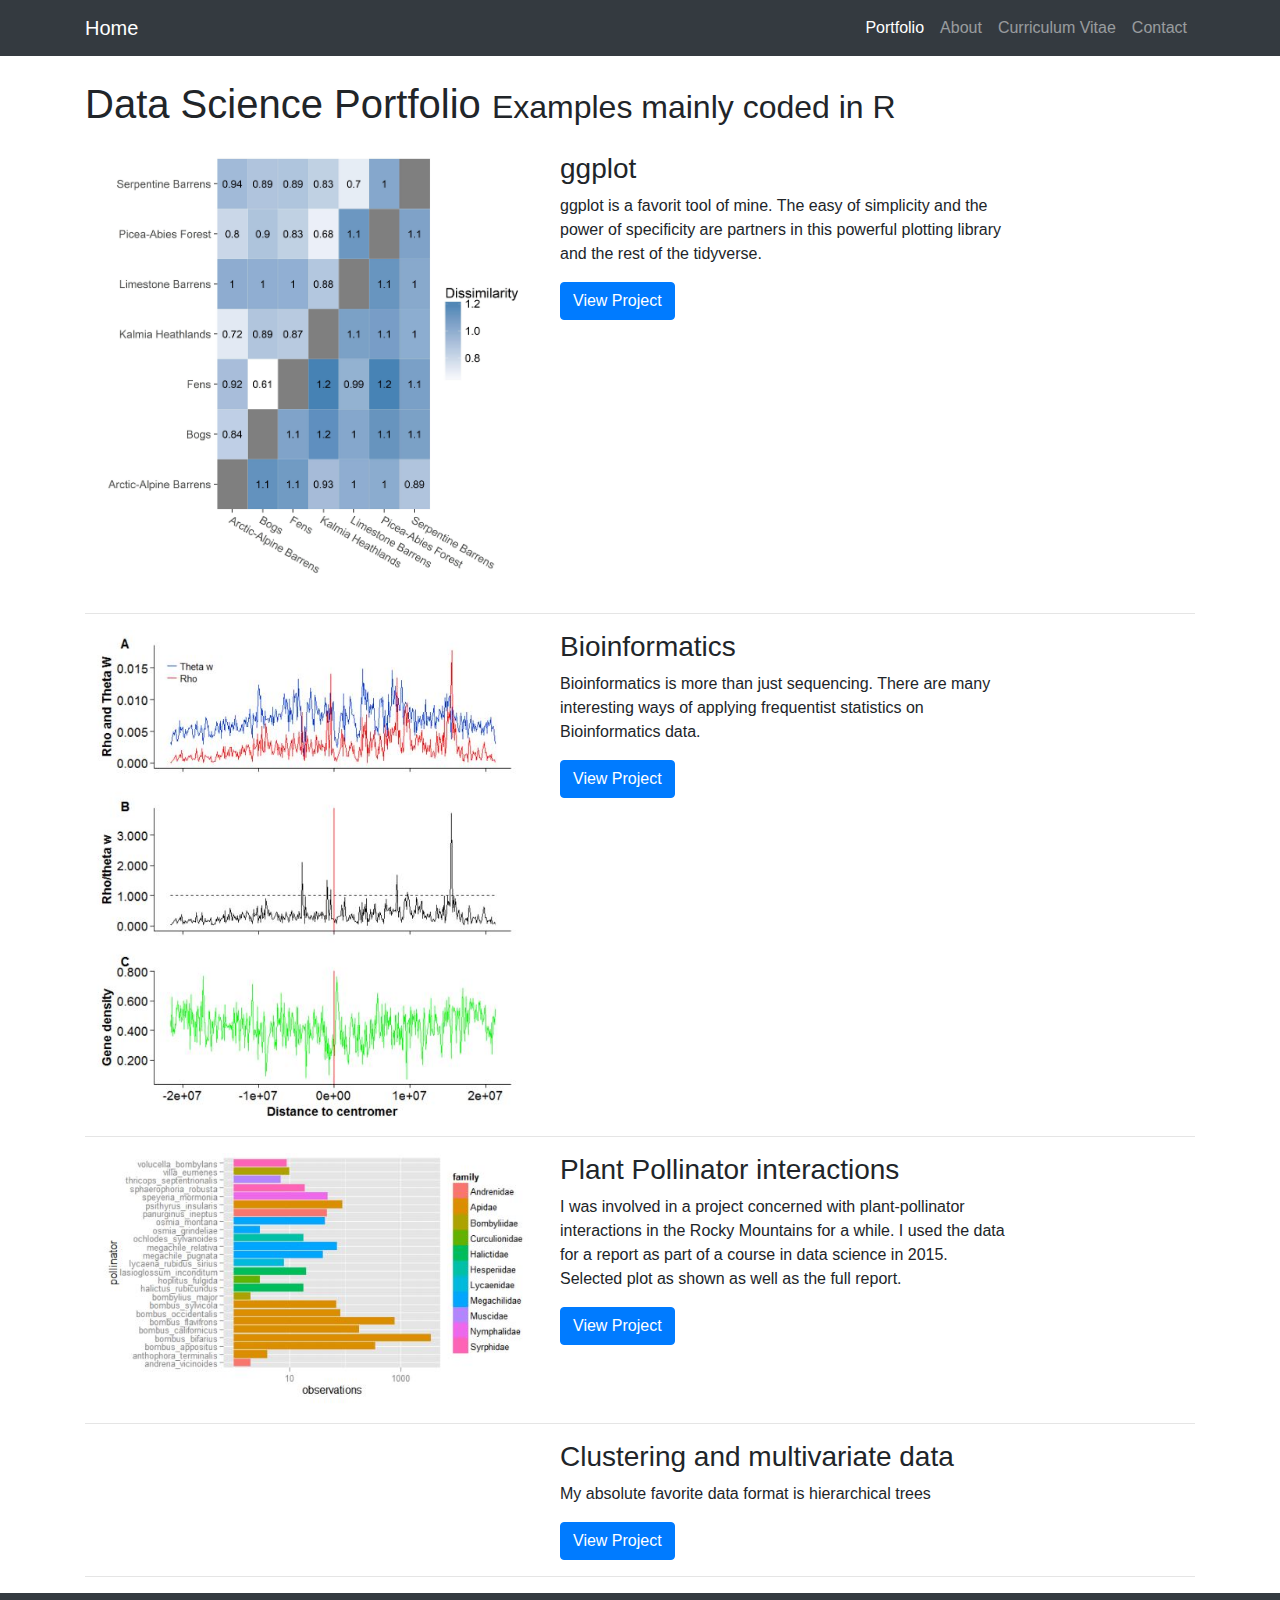
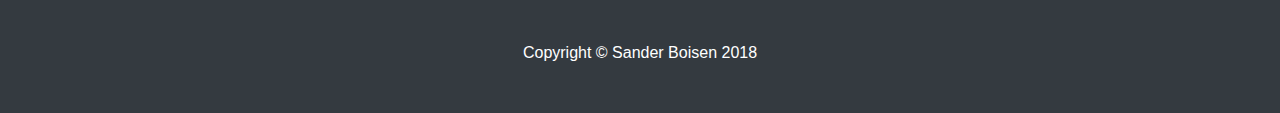
==== index.html @ 9926510e "Jan 5th - Background for main page" ====
<!DOCTYPE html>
<html lang="en">

  <head>

    <meta charset="utf-8">
    <meta name="viewport" content="width=device-width, initial-scale=1, shrink-to-fit=no">
    <meta name="description" content="">
    <meta name="author" content="">

    <title>Data Science Portfolio</title>

    <!-- Bootstrap core CSS -->
    <link href="vendor/bootstrap/css/bootstrap.min.css" rel="stylesheet">

    <!-- Custom styles for this template -->
    <link href="css/1-col-portfolio.css" rel="stylesheet">

  </head>

  <body>

    <!-- Navigation -->
    <nav class="navbar navbar-expand-lg navbar-dark bg-dark fixed-top">
      <div class="container">
        <a class="navbar-brand" href="https://SanderBoisen.github.io/DataSciencePortfolio">Home</a>
        <button class="navbar-toggler" type="button" data-toggle="collapse" data-target="#navbarResponsive" aria-controls="navbarResponsive" aria-expanded="false" aria-label="Toggle navigation">
          <span class="navbar-toggler-icon"></span>
        </button>
        <div class="collapse navbar-collapse" id="navbarResponsive">
          <ul class="navbar-nav ml-auto">
            <li class="nav-item">
              <a class="nav-link active" href="https://SanderBoisen.github.io/DataSciencePortfolio">Portfolio
                <span class="sr-only">(current)</span>
              </a>
            </li>
            <li class="nav-item">
              <a class="nav-link" href="https://SanderBoisen.github.io/DataSciencePortfolio/src/About">About</a>
            </li>
            <li class="nav-item">
              <a class="nav-link" href="https://SanderBoisen.github.io/DataSciencePortfolio/src/CV">Curriculum Vitae</a>
            </li>
            <li class="nav-item">
              <a class="nav-link" href="https://SanderBoisen.github.io/DataSciencePortfolio/src/Contact">Contact</a>
            </li>
          </ul>
        </div>
      </div>
    </nav>

    <!-- Page Content -->
    <div class="container">

      <!-- Page Heading -->
      <h1 class="my-4 bg-white">Data Science Portfolio
        <small>Examples mainly coded in R</small>
      </h1>

      <!-- ggplot2 -->
      <div class="row">
        <div class="col-md-5 bg-white">
          <a href="https://sanderboisen.github.io/DataSciencePortfolio/src/Ggplot/">
            <img class="img-fluid rounded mb-3 mb-md-0" src="src/Ggplot/src/PCD.jpg" alt="">
          </a>
        </div>
        <div class="col-md-5 bg-white">
          <h3>ggplot</h3>
          <p>ggplot is a favorit tool of mine. The easy of simplicity and
          the power of specificity are partners in this powerful plotting library
          and the rest of the tidyverse.
          </p>
          <form method="get" action = 'https://sanderboisen.github.io/DataSciencePortfolio/src/Ggplot/'>
            <button type = 'submit' class="btn btn-primary" href="#">View Project</button>
          </form>
        </div>
      </div>
      <!-- /.row -->

      <hr>

      <!-- Bioinformatics -->
      <div class="row">
        <div class="col-md-5 bg-white">
          <a href="https://sanderboisen.github.io/DataSciencePortfolio/src/Bioinformatics/'">
            <img class="img-fluid rounded mb-3 mb-md-0" src="src/Bioinformatics/src/Lineplot.JPG" alt="">
          </a>
        </div>
        <div class="col-md-5">
          <h3>Bioinformatics</h3>
          <p>Bioinformatics is more than just sequencing. There are many
          interesting ways of applying frequentist statistics on Bioinformatics
          data.</p>
          <form method="get" action = 'https://sanderboisen.github.io/DataSciencePortfolio/src/Bioinformatics/'>
            <button type = 'submit' class="btn btn-primary" href="#">View Project</button>
          </form>
        </div>
      </div>
      <!-- /.row -->

      <hr>

      <!-- Plant pollinator interactions -->
      <div class="row">
        <div class="col-md-5 bg-white">
          <a href="https://sanderboisen.github.io/DataSciencePortfolio/src/Pollinator/">
            <img class="img-fluid rounded mb-3 mb-md-0" src="src/Pollinator/src/PollinatorFamilies.jpg" alt="">
          </a>
        </div>
        <div class="col-md-5 bg-white">
          <h3>Plant Pollinator interactions</h3>
          <p>I was involved in a project concerned with plant-pollinator interactions
          in the Rocky Mountains for a while. I used the data for a report as part of
          a course in data science in 2015. Selected plot as shown as well as the full report.</p>
          <form method="get" action = 'https://sanderboisen.github.io/DataSciencePortfolio/src/Pollinator/'>
            <button type = 'submit' class="btn btn-primary" href="#">View Project</button>
          </form>
        </div>
      </div>
      <!-- /.row -->

      <hr>

      <!-- Clustering    -->
      <div class="row">

        <div class="col-md-5 bg-white">
          <a href="https://sanderboisen.github.io/DataSciencePortfolio/src/Clustering/">
            <img class="img-fluid rounded mb-3 mb-md-0" src="https://raw.githubusercontent.com/SanderBoisen/DataSciencePortfolio/master/src/Clustering/src/CCA.jpg" alt="">
          </a>
        </div>
        <div class="col-md-5 bg-white">
          <h3>Clustering and multivariate data</h3>
          <p>My absolute favorite data format is hierarchical trees</p>
          <form method="get" action = 'https://sanderboisen.github.io/DataSciencePortfolio/src/Clustering/'>
            <button type = 'submit' class="btn btn-primary" href="#">View Project</button>
          </form>
        </div>
      </div>
      <!-- /.row -->
      <hr>






    </div>


    <!-- Bootstrap core JavaScript -->
    <script src="vendor/jquery/jquery.min.js"></script>
    <script src="vendor/bootstrap/js/bootstrap.bundle.min.js"></script>

  </body>
  <!-- /.container -->
  <!-- /.container -->
  <footer class="py-5 bg-dark">
    <div class="container">
      <p class="m-0 text-center text-white">Copyright &copy; Sander Boisen 2018</p>
    </div>
    <!-- /.container -->
  </footer>
  <!-- Footer -->

</html>
---- css/1-col-portfolio.css ----
/*!
 * Start Bootstrap - 1 Col Portfolio (https://startbootstrap.com/template-overviews/1-col-portfolio)
 * Copyright 2013-2018 Start Bootstrap
 * Licensed under MIT (https://github.com/BlackrockDigital/startbootstrap-1-col-portfolio/blob/master/LICENSE)
 */

body {
  padding-top: 54px;
  background: url('https://raw.githubusercontent.com/SanderBoisen/DataSciencePortfolio/master/src/About/src/background.jpg') repeat center center fixed;
  -webkit-background-size: cover;
  -moz-background-size: cover;
  background-size: cover;
  -o-background-size: cover;
  -webkit-background-size: cover;
}

@media (min-width: 992px) {
  body {
    padding-top: 56px;
  }
}
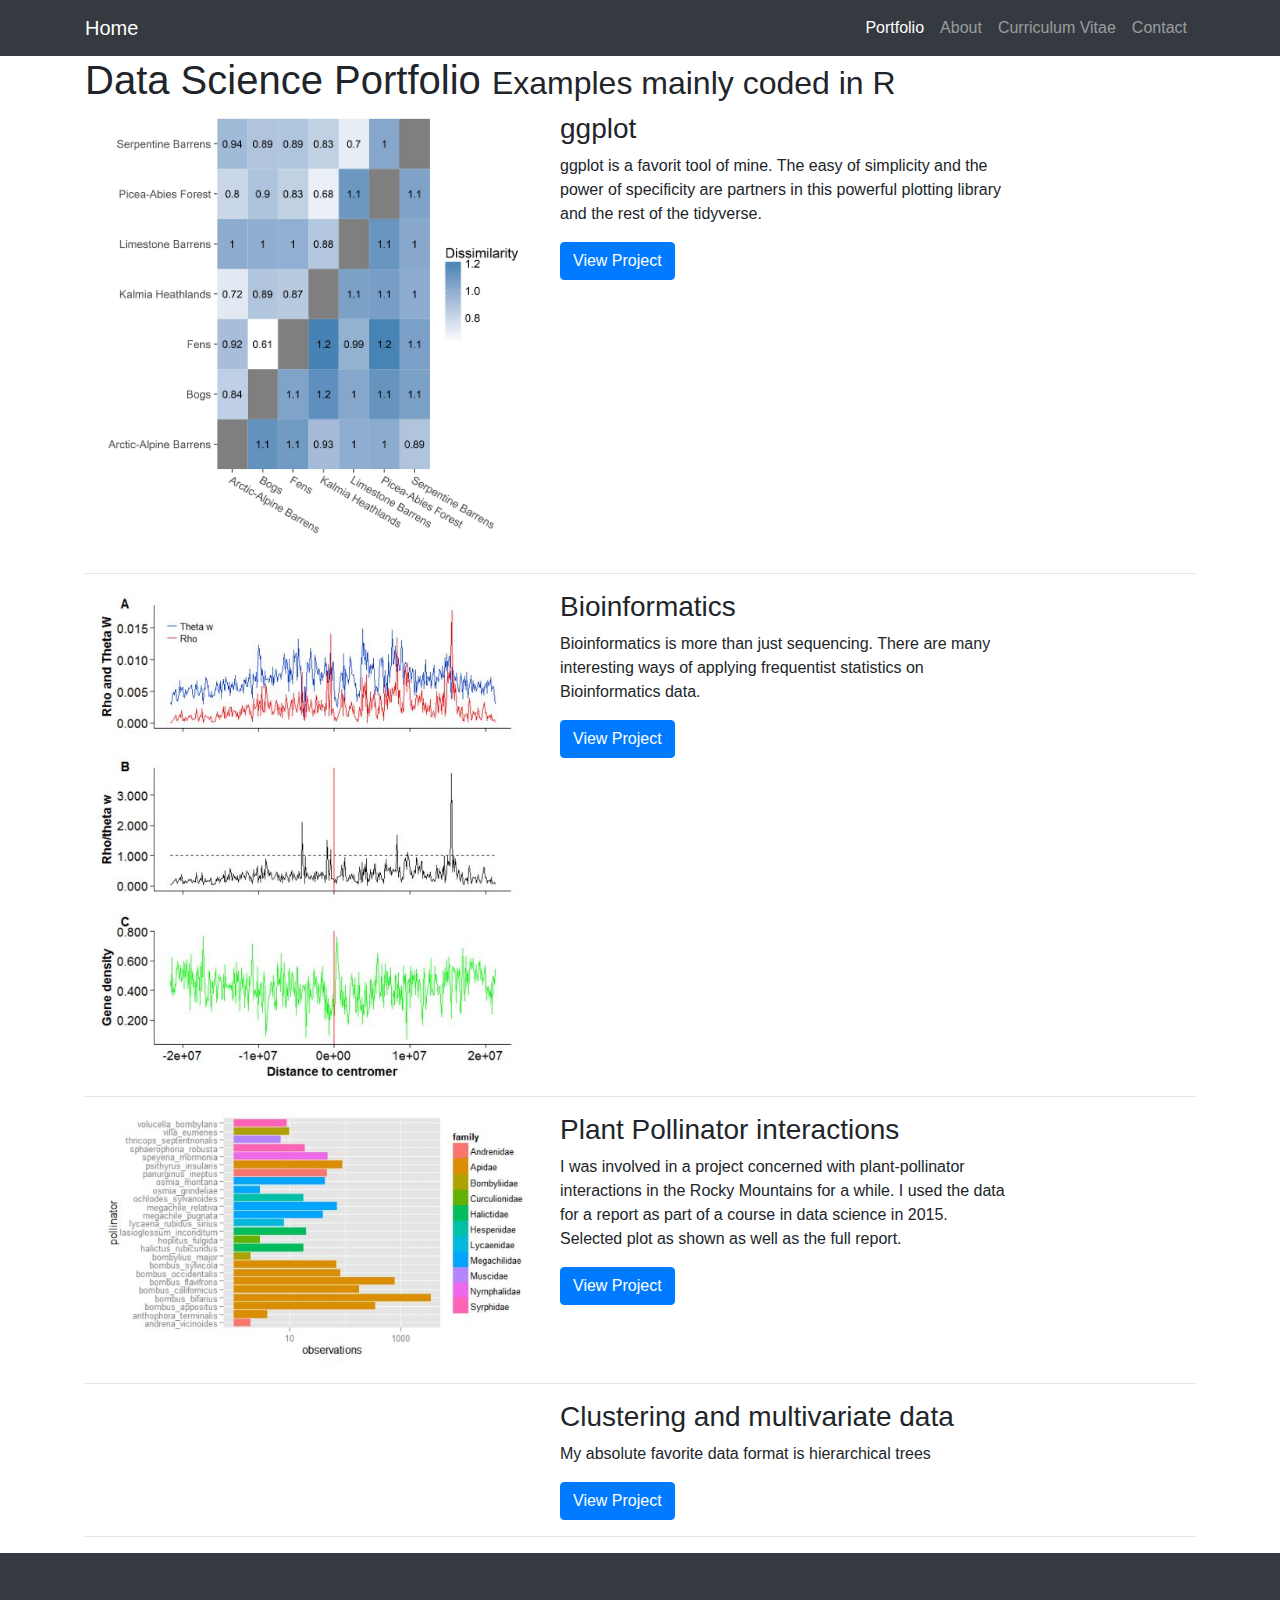
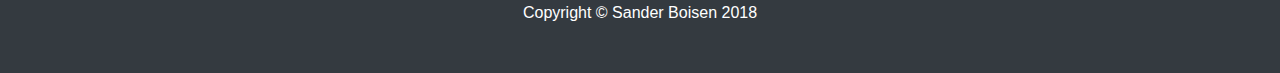
==== commit f89b15d9: "Jan 5th - Background for main page" ====
--- a/index.html
+++ b/index.html
@@ -52,7 +52,7 @@
     <div class="container">
 
       <!-- Page Heading -->
-      <h1 class="my-4 bg-white">Data Science Portfolio
+      <h1 class="md-6 bg-white">Data Science Portfolio
         <small>Examples mainly coded in R</small>
       </h1>
 
@@ -85,7 +85,7 @@
             <img class="img-fluid rounded mb-3 mb-md-0" src="src/Bioinformatics/src/Lineplot.JPG" alt="">
           </a>
         </div>
-        <div class="col-md-5">
+        <div class="col-md-5 bg-white">
           <h3>Bioinformatics</h3>
           <p>Bioinformatics is more than just sequencing. There are many
           interesting ways of applying frequentist statistics on Bioinformatics
--- a/css/1-col-portfolio.css
+++ b/css/1-col-portfolio.css
@@ -11,7 +11,6 @@
   -moz-background-size: cover;
   background-size: cover;
   -o-background-size: cover;
-  -webkit-background-size: cover;
 }
 
 @media (min-width: 992px) {
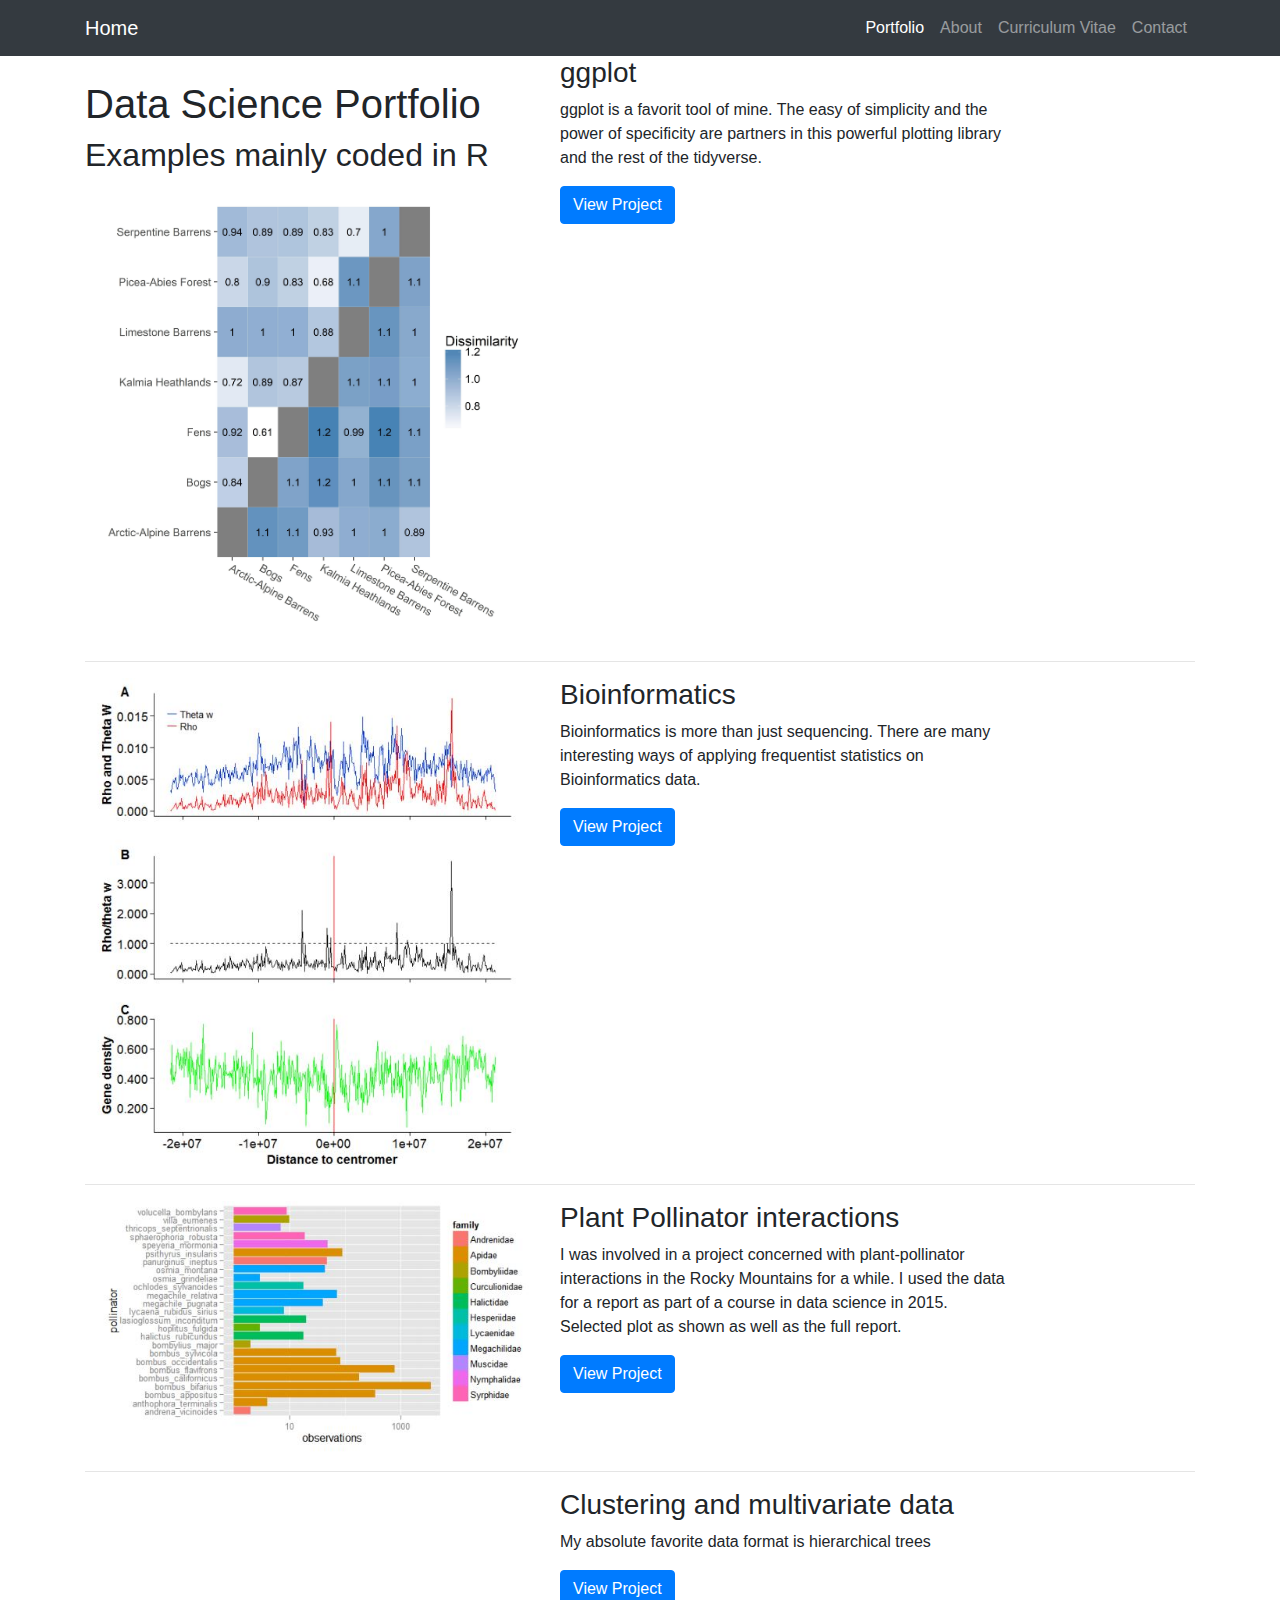
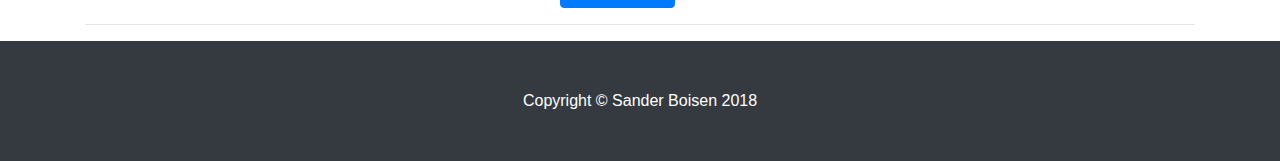
==== commit e151ebb5: "Jan 5th - Background for main page" ====
--- a/index.html
+++ b/index.html
@@ -52,13 +52,14 @@
     <div class="container">
 
       <!-- Page Heading -->
-      <h1 class="md-6 bg-white">Data Science Portfolio
-        <small>Examples mainly coded in R</small>
-      </h1>
+
 
       <!-- ggplot2 -->
       <div class="row">
         <div class="col-md-5 bg-white">
+          <h1 class="my-4">Data Science Portfolio
+            <small>Examples mainly coded in R</small>
+          </h1>
           <a href="https://sanderboisen.github.io/DataSciencePortfolio/src/Ggplot/">
             <img class="img-fluid rounded mb-3 mb-md-0" src="src/Ggplot/src/PCD.jpg" alt="">
           </a>
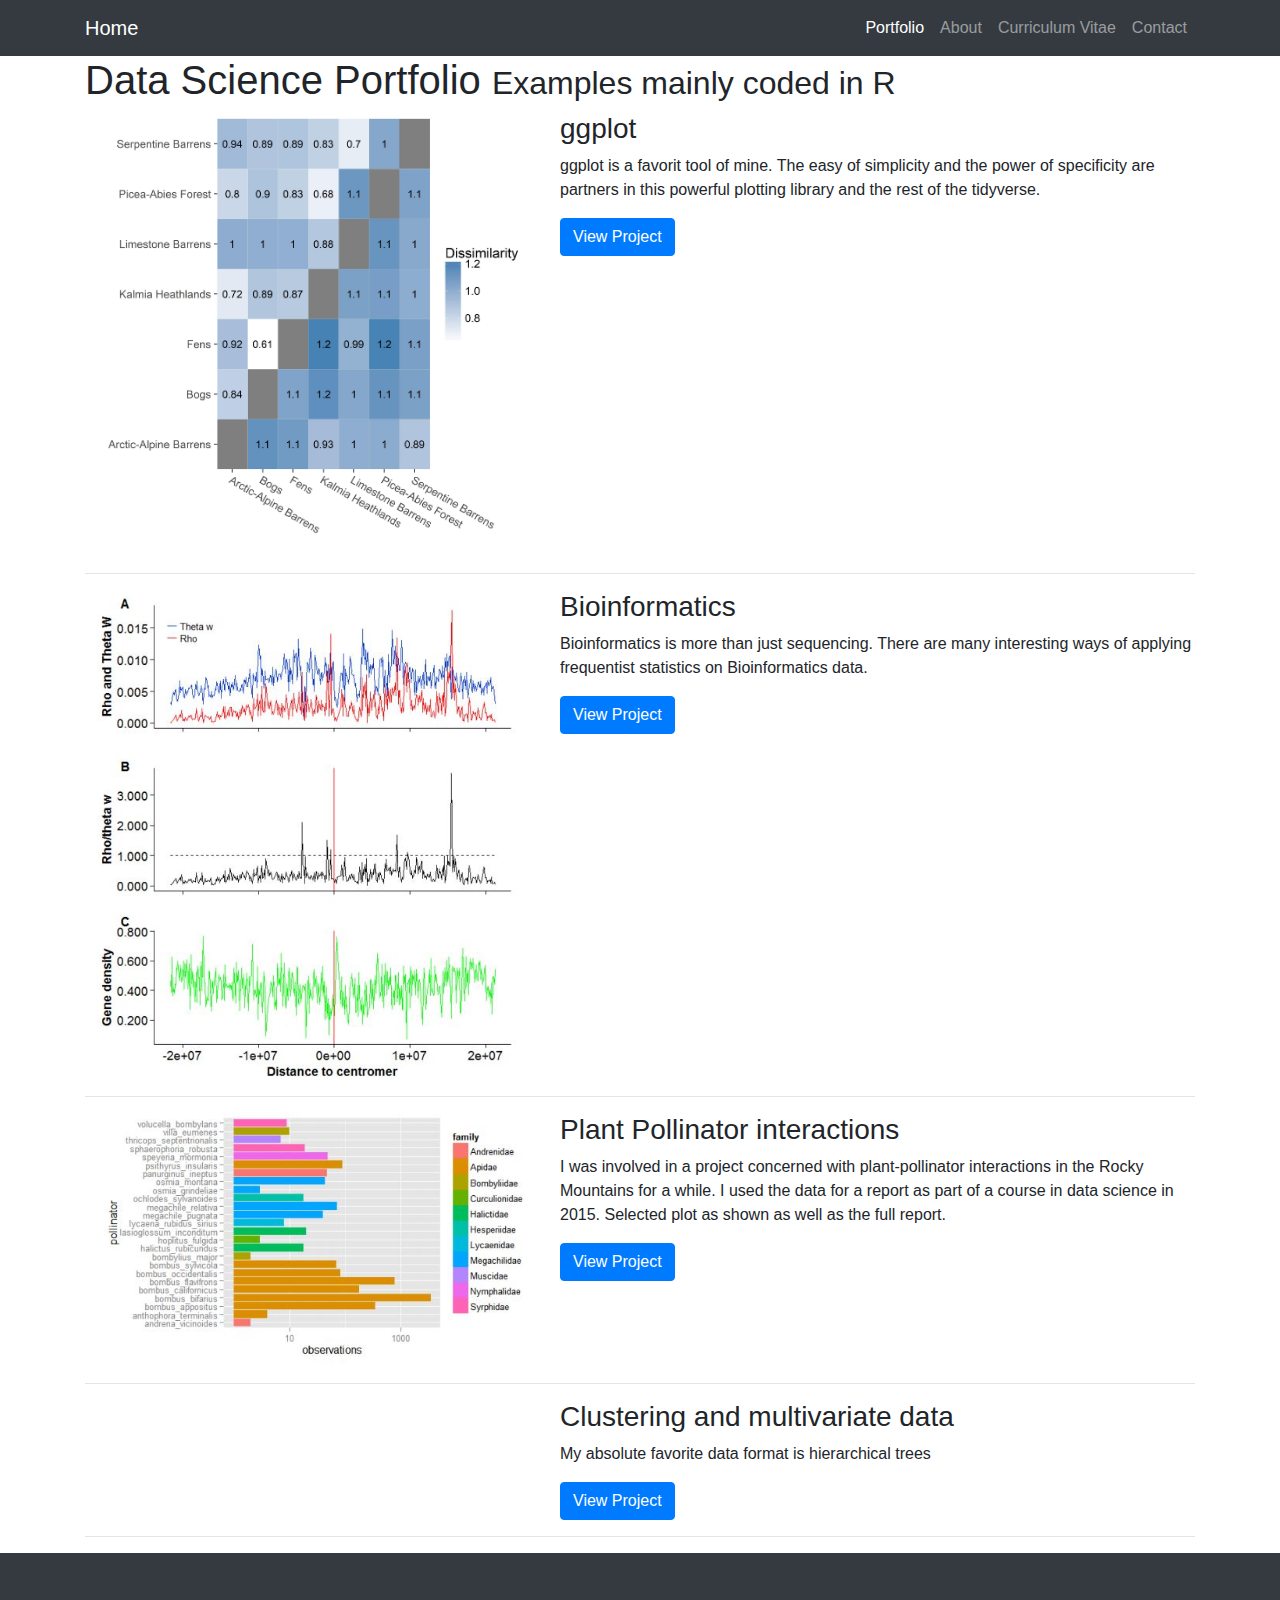
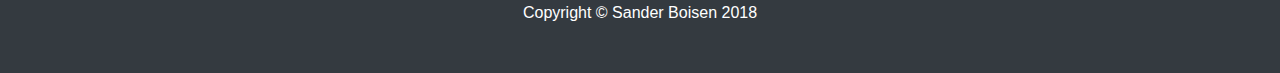
==== commit ec7a1890: "Jan 5th - Background for main page" ====
--- a/index.html
+++ b/index.html
@@ -52,19 +52,18 @@
     <div class="container">
 
       <!-- Page Heading -->
-
+      <h1 class="my bg-white">Data Science Portfolio
+        <small>Examples mainly coded in R</small>
+      </h1>
 
       <!-- ggplot2 -->
       <div class="row">
         <div class="col-md-5 bg-white">
-          <h1 class="my-4">Data Science Portfolio
-            <small>Examples mainly coded in R</small>
-          </h1>
           <a href="https://sanderboisen.github.io/DataSciencePortfolio/src/Ggplot/">
             <img class="img-fluid rounded mb-3 mb-md-0" src="src/Ggplot/src/PCD.jpg" alt="">
           </a>
         </div>
-        <div class="col-md-5 bg-white">
+        <div class="col-md-7 bg-white">
           <h3>ggplot</h3>
           <p>ggplot is a favorit tool of mine. The easy of simplicity and
           the power of specificity are partners in this powerful plotting library
@@ -86,7 +85,7 @@
             <img class="img-fluid rounded mb-3 mb-md-0" src="src/Bioinformatics/src/Lineplot.JPG" alt="">
           </a>
         </div>
-        <div class="col-md-5 bg-white">
+        <div class="col-md-7 bg-white">
           <h3>Bioinformatics</h3>
           <p>Bioinformatics is more than just sequencing. There are many
           interesting ways of applying frequentist statistics on Bioinformatics
@@ -107,7 +106,7 @@
             <img class="img-fluid rounded mb-3 mb-md-0" src="src/Pollinator/src/PollinatorFamilies.jpg" alt="">
           </a>
         </div>
-        <div class="col-md-5 bg-white">
+        <div class="col-md-7 bg-white">
           <h3>Plant Pollinator interactions</h3>
           <p>I was involved in a project concerned with plant-pollinator interactions
           in the Rocky Mountains for a while. I used the data for a report as part of
@@ -129,7 +128,7 @@
             <img class="img-fluid rounded mb-3 mb-md-0" src="https://raw.githubusercontent.com/SanderBoisen/DataSciencePortfolio/master/src/Clustering/src/CCA.jpg" alt="">
           </a>
         </div>
-        <div class="col-md-5 bg-white">
+        <div class="col-md-7 bg-white">
           <h3>Clustering and multivariate data</h3>
           <p>My absolute favorite data format is hierarchical trees</p>
           <form method="get" action = 'https://sanderboisen.github.io/DataSciencePortfolio/src/Clustering/'>
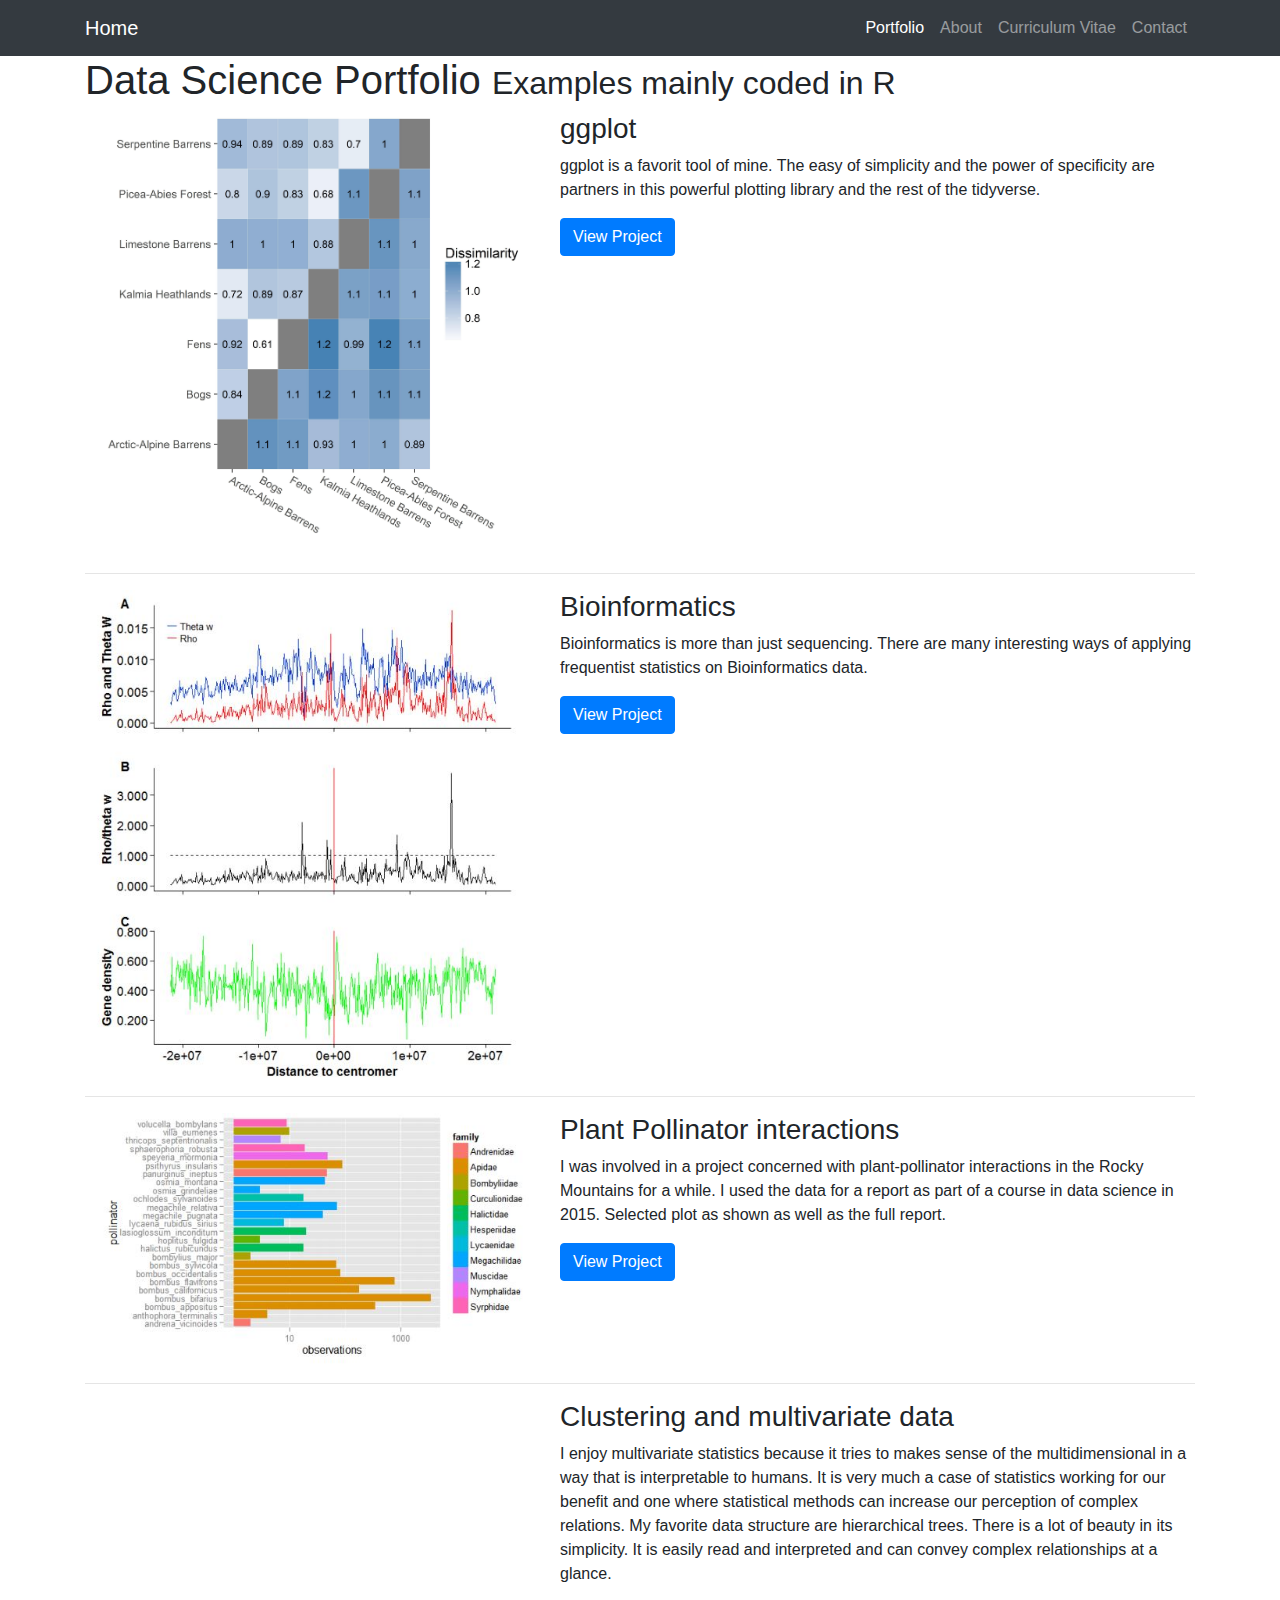
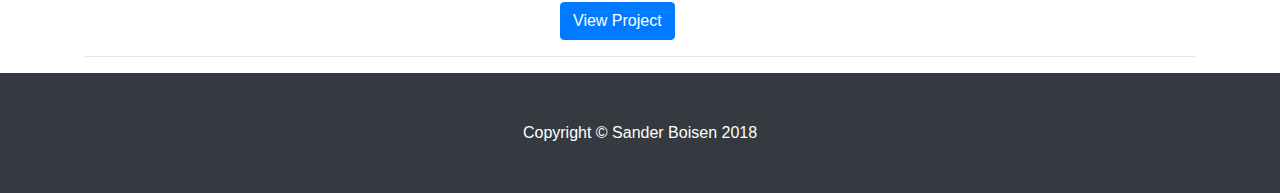
==== commit 92e287df: "Jan 5th - Added source for dice" ====
--- a/index.html
+++ b/index.html
@@ -130,7 +130,10 @@
         </div>
         <div class="col-md-7 bg-white">
           <h3>Clustering and multivariate data</h3>
-          <p>My absolute favorite data format is hierarchical trees</p>
+          <p>I enjoy multivariate statistics because it tries to makes sense of the multidimensional in a way that is interpretable to humans.
+          It is very much a case of statistics working for our benefit and one where statistical methods can increase our perception of complex relations.
+          My favorite data structure are hierarchical trees. There is a lot of beauty in its simplicity. It is easily read and interpreted and can convey complex relationships
+        at a glance. </p>
           <form method="get" action = 'https://sanderboisen.github.io/DataSciencePortfolio/src/Clustering/'>
             <button type = 'submit' class="btn btn-primary" href="#">View Project</button>
           </form>
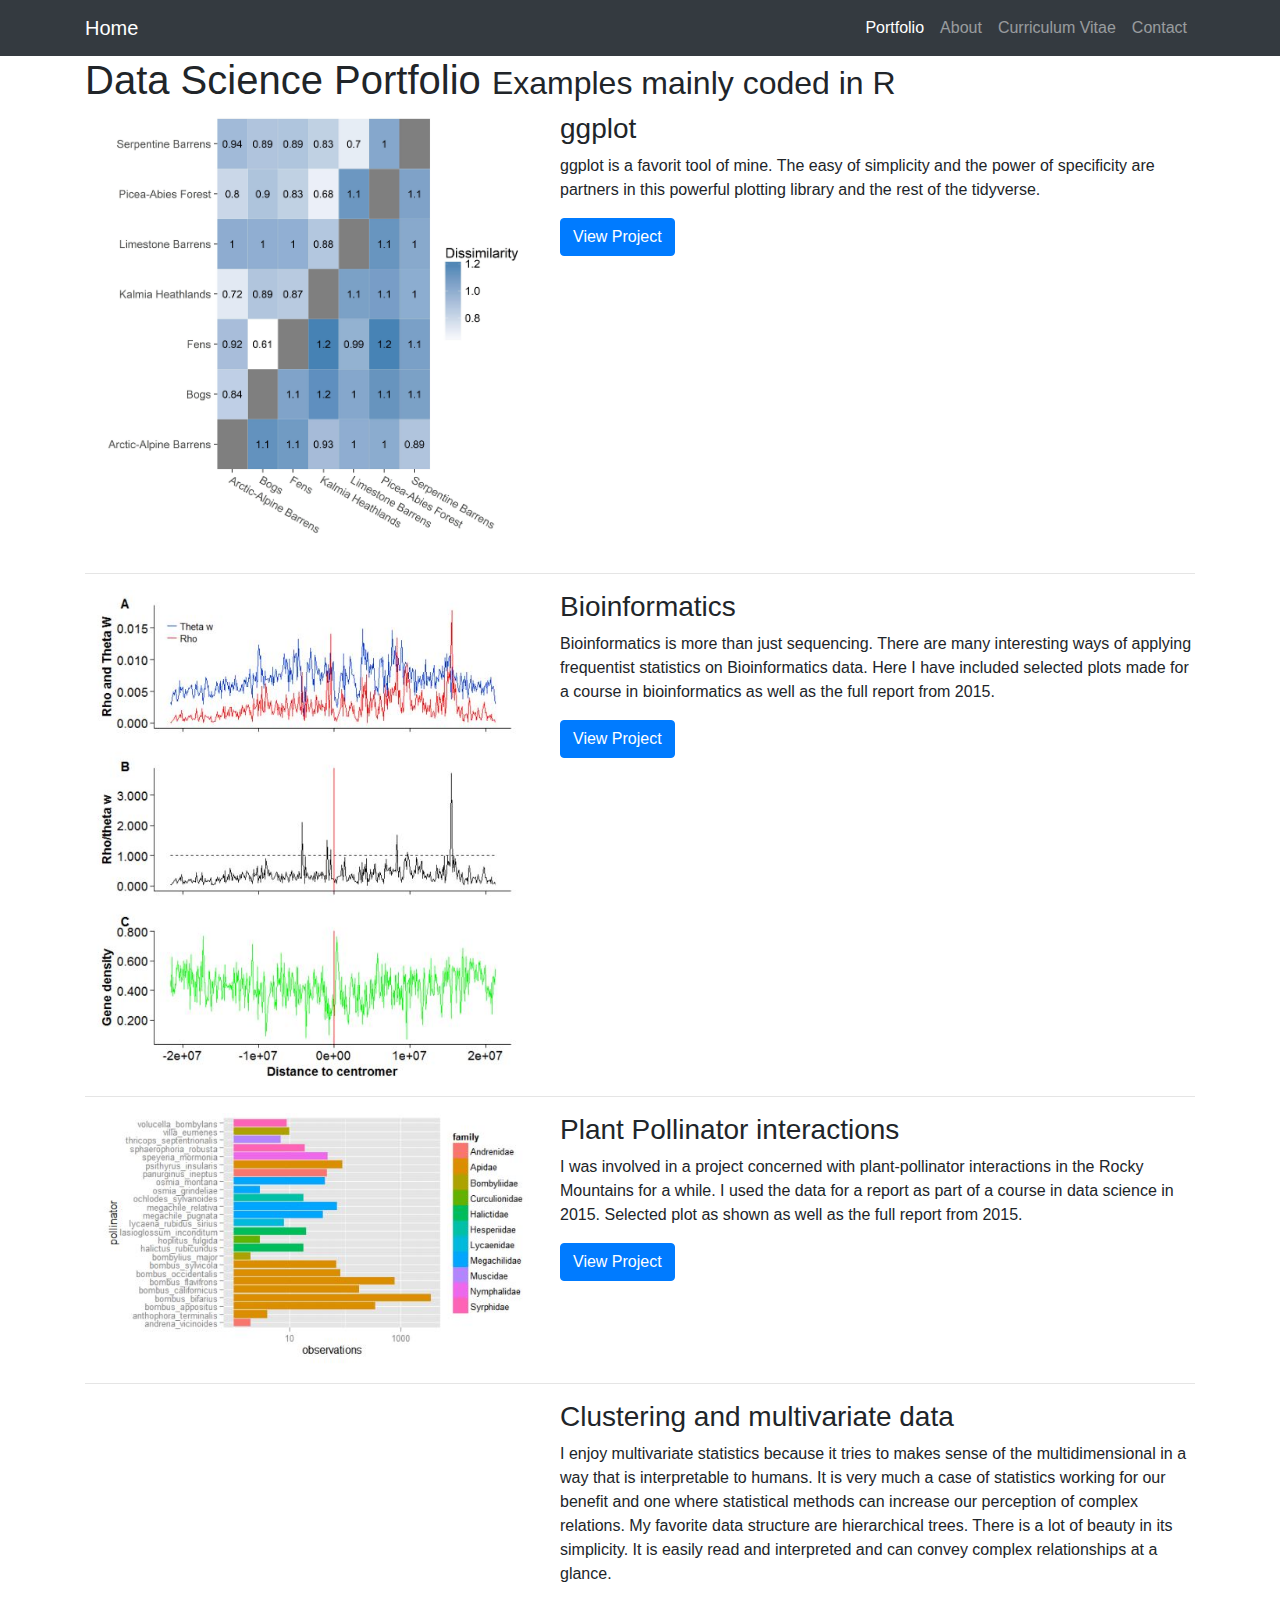
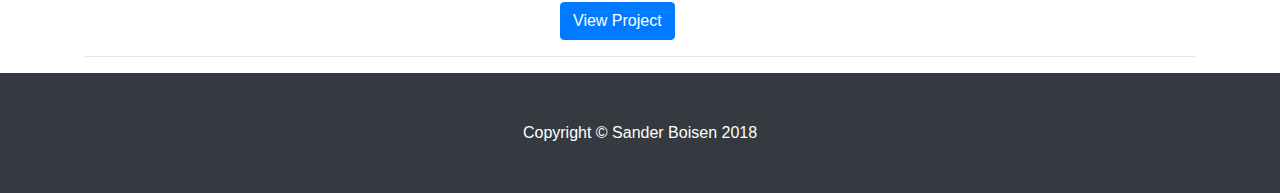
==== commit fc63d607: "Jan 5th - Added source for dice" ====
--- a/index.html
+++ b/index.html
@@ -89,7 +89,7 @@
           <h3>Bioinformatics</h3>
           <p>Bioinformatics is more than just sequencing. There are many
           interesting ways of applying frequentist statistics on Bioinformatics
-          data.</p>
+          data. Here I have included selected plots made for a course in bioinformatics as well as the full report from 2015.</p>
           <form method="get" action = 'https://sanderboisen.github.io/DataSciencePortfolio/src/Bioinformatics/'>
             <button type = 'submit' class="btn btn-primary" href="#">View Project</button>
           </form>
@@ -110,7 +110,7 @@
           <h3>Plant Pollinator interactions</h3>
           <p>I was involved in a project concerned with plant-pollinator interactions
           in the Rocky Mountains for a while. I used the data for a report as part of
-          a course in data science in 2015. Selected plot as shown as well as the full report.</p>
+          a course in data science in 2015. Selected plot as shown as well as the full report from 2015.</p>
           <form method="get" action = 'https://sanderboisen.github.io/DataSciencePortfolio/src/Pollinator/'>
             <button type = 'submit' class="btn btn-primary" href="#">View Project</button>
           </form>
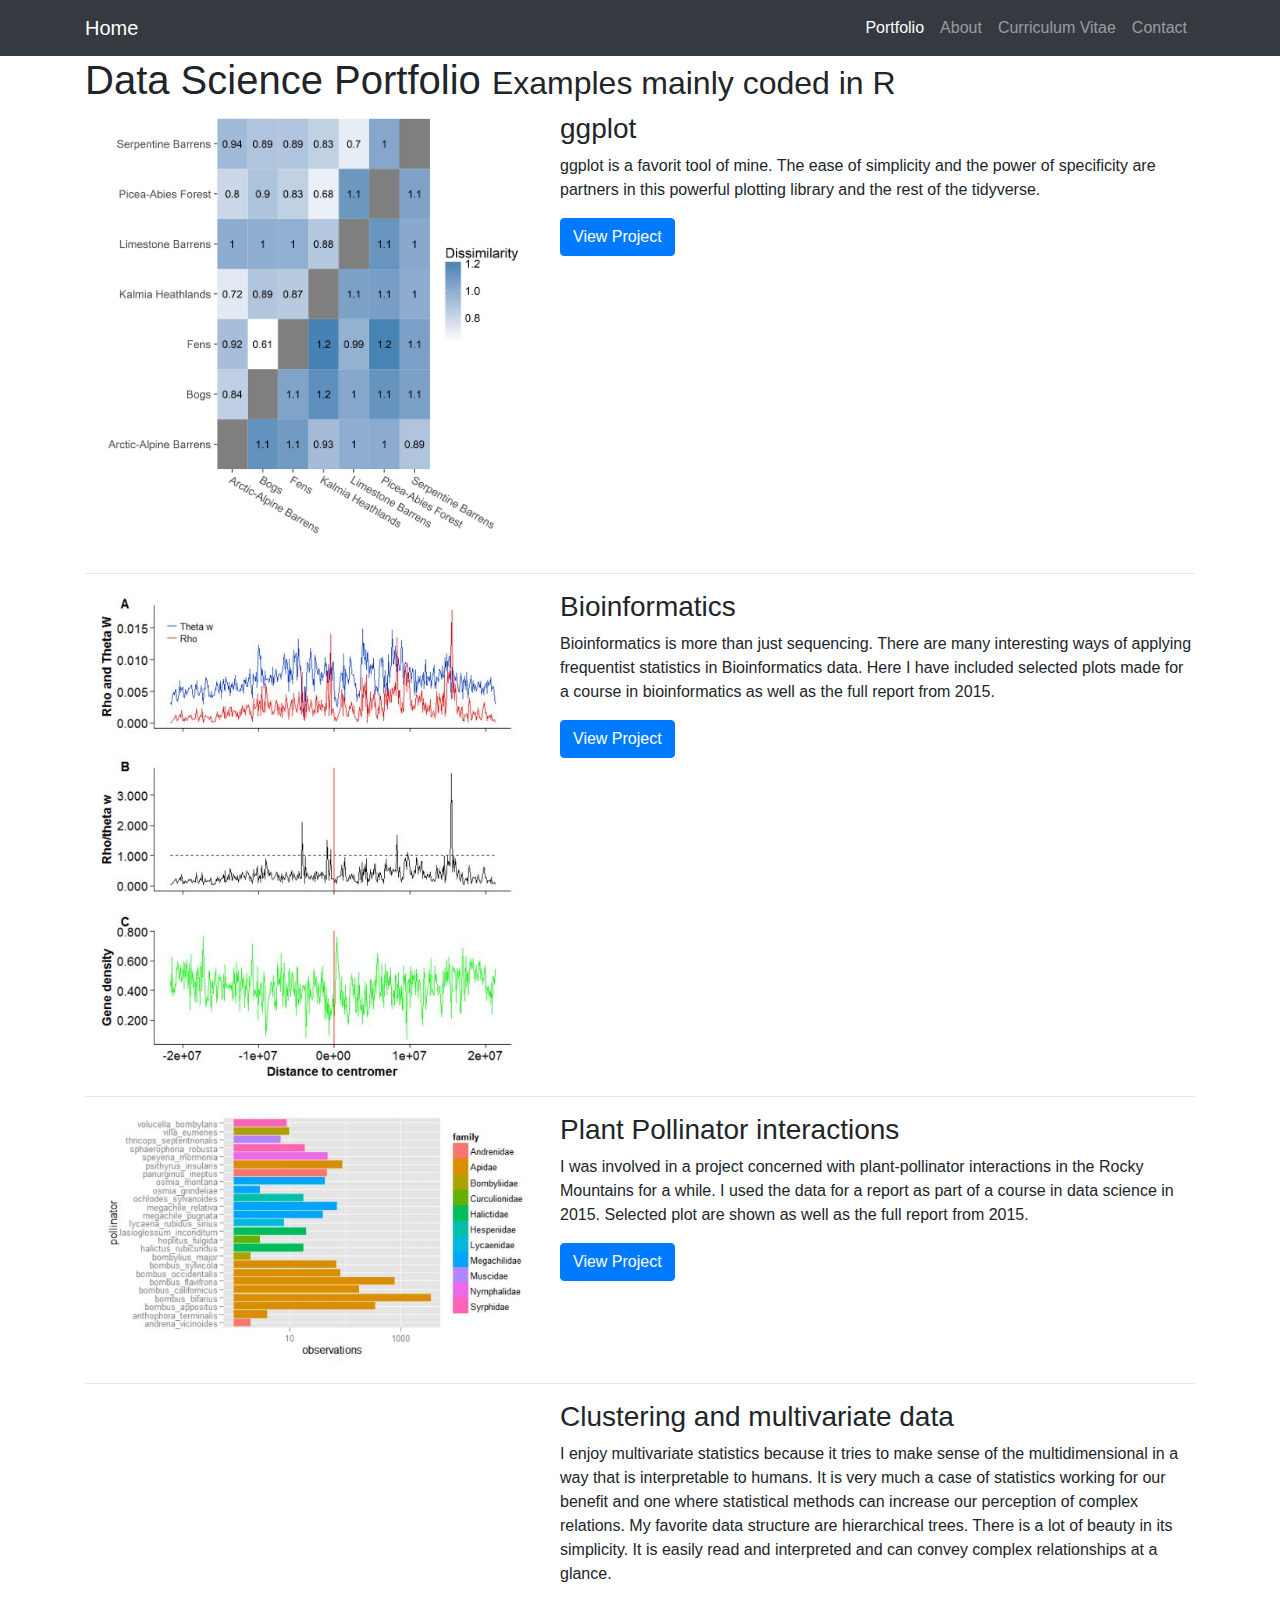
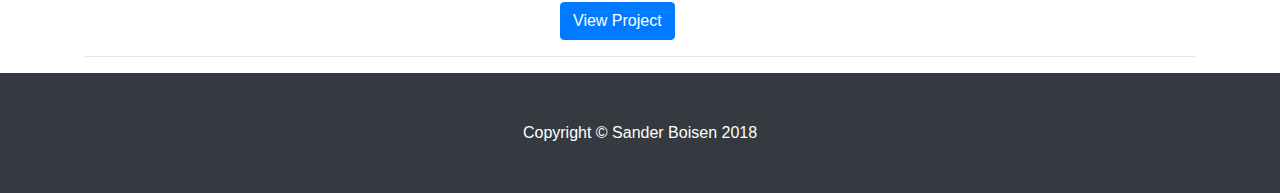
==== commit e74eb092: "Jan 6th - Added picture, corrected mistakes" ====
--- a/index.html
+++ b/index.html
@@ -65,7 +65,7 @@
         </div>
         <div class="col-md-7 bg-white">
           <h3>ggplot</h3>
-          <p>ggplot is a favorit tool of mine. The easy of simplicity and
+          <p>ggplot is a favorit tool of mine. The ease of simplicity and
           the power of specificity are partners in this powerful plotting library
           and the rest of the tidyverse.
           </p>
@@ -88,7 +88,7 @@
         <div class="col-md-7 bg-white">
           <h3>Bioinformatics</h3>
           <p>Bioinformatics is more than just sequencing. There are many
-          interesting ways of applying frequentist statistics on Bioinformatics
+          interesting ways of applying frequentist statistics in Bioinformatics
           data. Here I have included selected plots made for a course in bioinformatics as well as the full report from 2015.</p>
           <form method="get" action = 'https://sanderboisen.github.io/DataSciencePortfolio/src/Bioinformatics/'>
             <button type = 'submit' class="btn btn-primary" href="#">View Project</button>
@@ -110,7 +110,7 @@
           <h3>Plant Pollinator interactions</h3>
           <p>I was involved in a project concerned with plant-pollinator interactions
           in the Rocky Mountains for a while. I used the data for a report as part of
-          a course in data science in 2015. Selected plot as shown as well as the full report from 2015.</p>
+          a course in data science in 2015. Selected plot are shown as well as the full report from 2015.</p>
           <form method="get" action = 'https://sanderboisen.github.io/DataSciencePortfolio/src/Pollinator/'>
             <button type = 'submit' class="btn btn-primary" href="#">View Project</button>
           </form>
@@ -130,7 +130,7 @@
         </div>
         <div class="col-md-7 bg-white">
           <h3>Clustering and multivariate data</h3>
-          <p>I enjoy multivariate statistics because it tries to makes sense of the multidimensional in a way that is interpretable to humans.
+          <p>I enjoy multivariate statistics because it tries to make sense of the multidimensional in a way that is interpretable to humans.
           It is very much a case of statistics working for our benefit and one where statistical methods can increase our perception of complex relations.
           My favorite data structure are hierarchical trees. There is a lot of beauty in its simplicity. It is easily read and interpreted and can convey complex relationships
         at a glance. </p>
